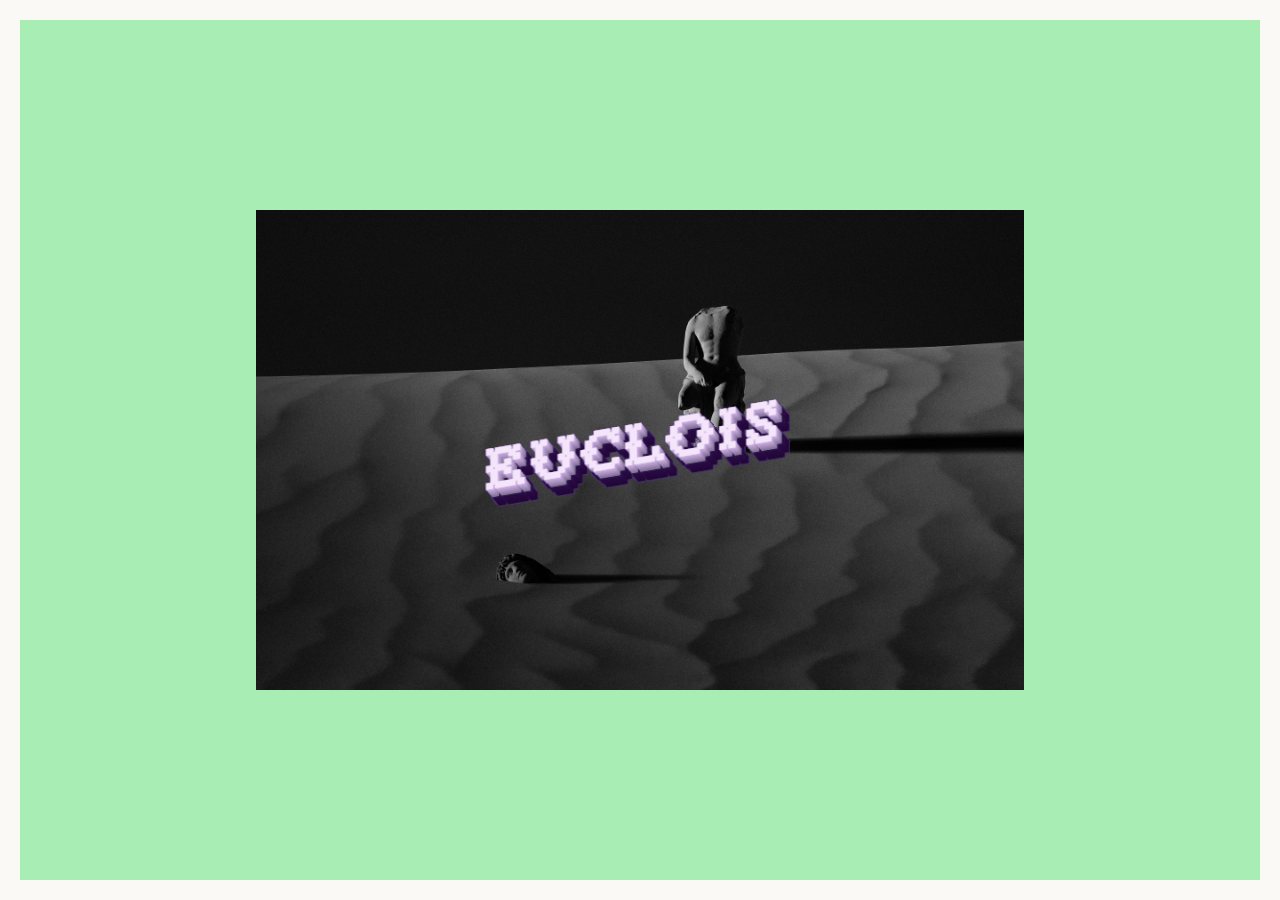
==== index.html @ c6542f57 "Update index.html" ====
<!doctype html>
<html>
  <head>
    <meta charset="utf-8">
    <title>E U C L O I S</title>
    <meta name="author" content="lois">
    <meta name="description" content="euclois is meta-architect">
    <meta name="viewport" content="width=device-width, initial-scale=1.0, maximum-scale=1.0, user-scalable=no" />
    <link rel="icon" href="sphere-favicon.ico" type="image/x-icon">
    <link rel="stylesheet" type="text/css" href="styles.css">
  </head>
  
  <div>    <img src="desert-statue.jpg" </div>
  <div>    <img class="customImg" src="euclois.gif" </div>
    
      <style type="text/css">
        html,
        body {
          margin: 0;
          height: 100%;
          overflow: hidden
        }

      </style>
      </body>

</html>
---- styles.css ----
body {
  background: #FAF9F6;
  padding: 0;
  margin: 0;
  display: flex;
  height: 100vh;
}

div {
  width: calc(100% - 40px);
  height: calc(100% - 40px);
  background: #a8edb3;
  overflow: hidden;
  margin: auto;
  display: flex;
}

img {
  position: absolute;

  top: 50%;
  left: 50%;

  transform: translate(-50%, -50%);

  width: calc(100% - 40px);
  height: calc(100% - 40px);
  max-width: 60vw;
  object-fit: contain !important;
}

.customImg{  
  position: absolute;

  top: 50%;
  left: 50%;

  transform: translate(-50%, -50%);

  width: calc(100% - 100px);
  height: calc(100% - 100px);
  max-width: 30vw;
  object-fit: contain !important;
}
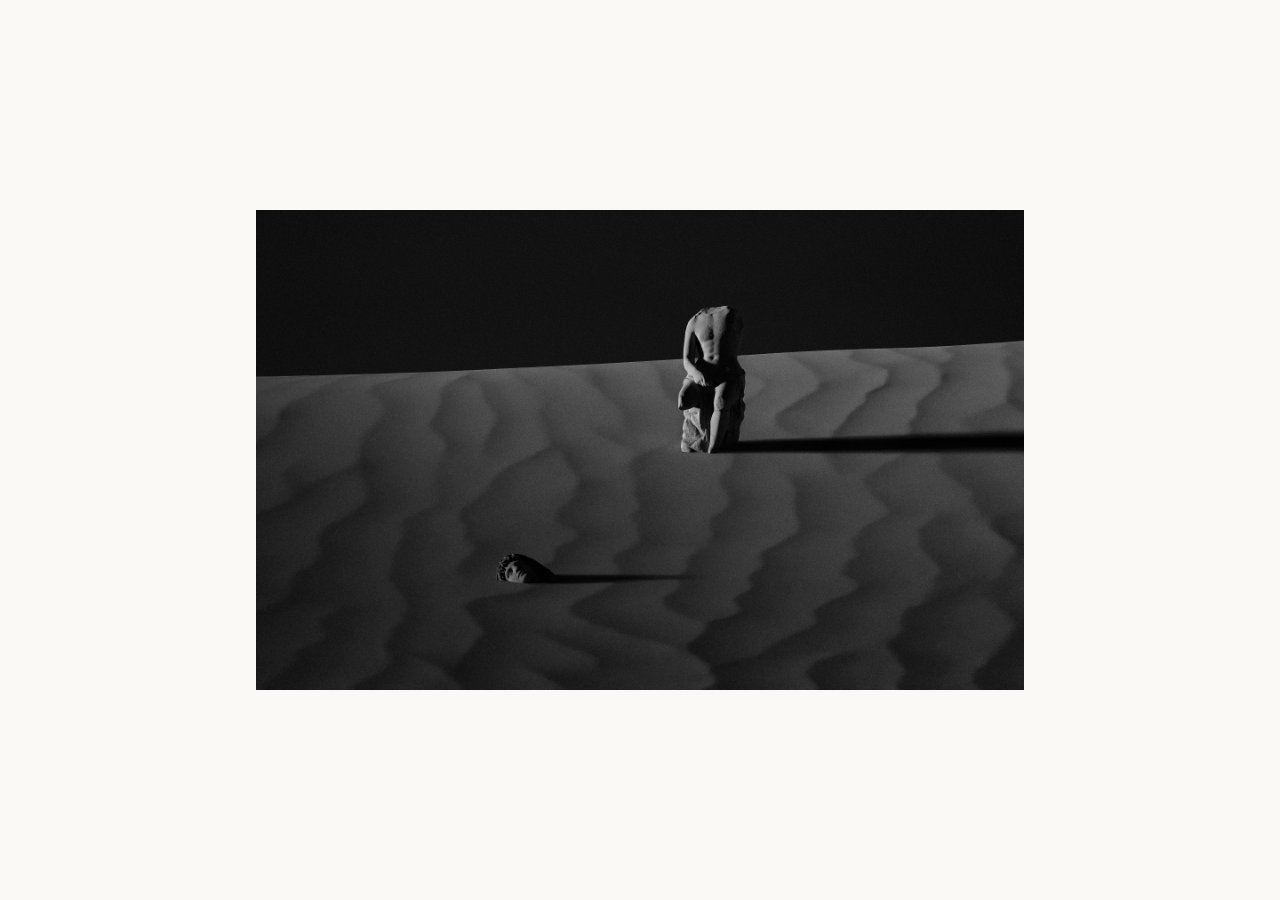
==== commit 30efd592: "Update index.html" ====
--- a/index.html
+++ b/index.html
@@ -11,7 +11,7 @@
   </head>
   
   <div>    <img src="desert-statue.jpg" </div>
-  <div>    <img class="customImg" src="euclois.gif" </div>
+  <!--<div>    <img class="customImg" src="euclois.gif" </div>-->
     
       <style type="text/css">
         html,
--- a/styles.css
+++ b/styles.css
@@ -9,7 +9,7 @@
 div {
   width: calc(100% - 40px);
   height: calc(100% - 40px);
-  background: #a8edb3;
+  background: #FAF9F6;
   overflow: hidden;
   margin: auto;
   display: flex;
